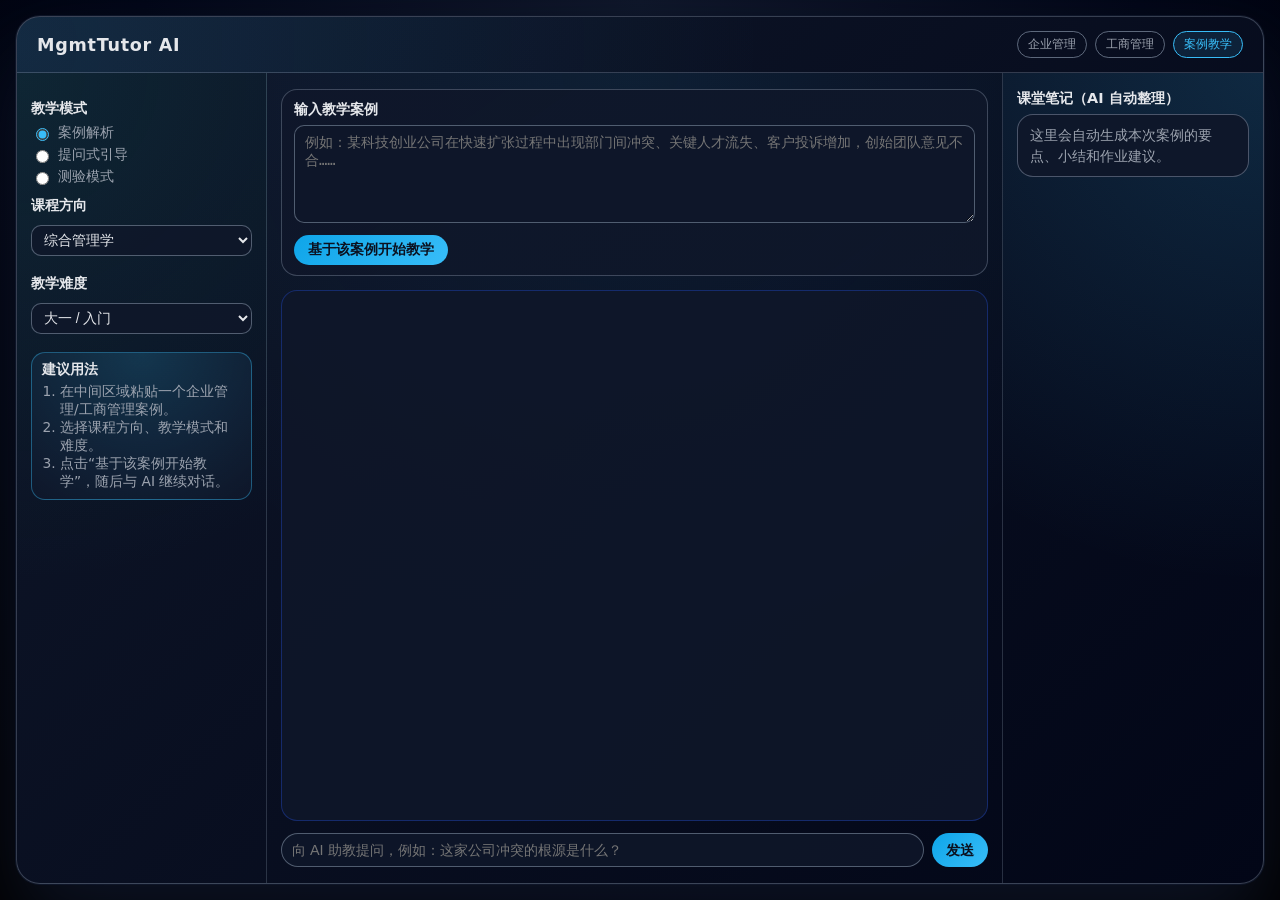
==== index.html @ 9bfd5031 "initial front-end Commit directly to the main branch" ====
<!DOCTYPE html>
<html lang="zh-CN">
<head>
  <meta charset="UTF-8" />
  <title>管理学教学 AI 助教</title>
  <meta name="viewport" content="width=device-width, initial-scale=1" />
  <link rel="stylesheet" href="style.css" />
</head>
<body>
  <div class="app">
    <header class="app-header">
      <div class="logo">MgmtTutor AI</div>
      <div class="header-info">
        <span class="tag">企业管理</span>
        <span class="tag">工商管理</span>
        <span class="tag tag-secondary">案例教学</span>
      </div>
    </header>

    <main class="app-main">
      <!-- 左侧：教学设置 -->
      <aside class="sidebar">
        <h2>教学模式</h2>
        <ul class="mode-list">
          <li>
            <label>
              <input type="radio" name="mode" value="case" checked />
              案例解析
            </label>
          </li>
          <li>
            <label>
              <input type="radio" name="mode" value="socratic" />
              提问式引导
            </label>
          </li>
          <li>
            <label>
              <input type="radio" name="mode" value="quiz" />
              测验模式
            </label>
          </li>
        </ul>

        <h2>课程方向</h2>
        <select id="courseType">
          <option value="general">综合管理学</option>
          <option value="strategy">战略管理</option>
          <option value="ob">组织行为学</option>
          <option value="marketing">市场营销</option>
          <option value="hr">人力资源管理</option>
          <option value="operations">运营管理</option>
        </select>

        <h2>教学难度</h2>
        <select id="level">
          <option value="intro">大一 / 入门</option>
          <option value="intermediate">大二–大三</option>
          <option value="advanced">高年级 / 研究生</option>
        </select>

        <section class="tips">
          <h2>建议用法</h2>
          <ol>
            <li>在中间区域粘贴一个企业管理/工商管理案例。</li>
            <li>选择课程方向、教学模式和难度。</li>
            <li>点击“基于该案例开始教学”，随后与 AI 继续对话。</li>
          </ol>
        </section>
      </aside>

      <!-- 中间：案例 + 对话 -->
      <section class="chat-panel">
        <div class="case-input">
          <h2>输入教学案例</h2>
          <textarea
            id="caseText"
            rows="5"
            placeholder="例如：某科技创业公司在快速扩张过程中出现部门间冲突、关键人才流失、客户投诉增加，创始团队意见不合……"
          ></textarea>
          <button id="startLessonBtn">基于该案例开始教学</button>
        </div>

        <div id="chatWindow" class="chat-window">
          <!-- AI 和学生的对话会出现在这里 -->
        </div>

        <form id="chatForm" class="chat-input">
          <input
            id="userInput"
            type="text"
            placeholder="向 AI 助教提问，例如：这家公司冲突的根源是什么？"
            autocomplete="off"
          />
          <button type="submit">发送</button>
        </form>
      </section>

      <!-- 右侧：课堂笔记 -->
      <aside class="notes-panel">
        <h2>课堂笔记（AI 自动整理）</h2>
        <div id="notesContent" class="notes-content">
          这里会自动生成本次案例的要点、小结和作业建议。
        </div>
      </aside>
    </main>
  </div>

  <script src="app.js"></script>
</body>
</html>
---- style.css ----
:root {
  --bg: #0f172a;
  --bg-elevated: #020617;
  --card: #020617;
  --border-subtle: rgba(148, 163, 184, 0.3);
  --accent: #38bdf8;
  --accent-soft: rgba(56, 189, 248, 0.12);
  --accent-strong: #0ea5e9;
  --text-main: #e5e7eb;
  --text-muted: #9ca3af;
  --danger: #f97373;
}

*,
*::before,
*::after {
  box-sizing: border-box;
}

html,
body {
  margin: 0;
  padding: 0;
  height: 100%;
  font-family: system-ui, -apple-system, BlinkMacSystemFont, "Segoe UI",
    sans-serif;
  color: var(--text-main);
  background: radial-gradient(circle at top, #0f172a 0, #020617 45%, #000 100%);
}

body {
  display: flex;
  justify-content: center;
  align-items: stretch;
}

.app {
  width: 100%;
  max-width: 1280px;
  margin: 16px;
  border-radius: 24px;
  background: linear-gradient(135deg, rgba(15, 23, 42, 0.98), #020617);
  border: 1px solid rgba(148, 163, 184, 0.35);
  box-shadow:
    0 40px 80px rgba(15, 23, 42, 0.8),
    0 0 0 1px rgba(15, 23, 42, 0.9);
  display: flex;
  flex-direction: column;
  overflow: hidden;
}

/* 头部 */

.app-header {
  display: flex;
  align-items: center;
  justify-content: space-between;
  padding: 14px 20px;
  border-bottom: 1px solid rgba(148, 163, 184, 0.3);
  background: radial-gradient(circle at left, rgba(56, 189, 248, 0.12), transparent 60%);
}

.logo {
  font-weight: 700;
  font-size: 1.1rem;
  letter-spacing: 0.04em;
}

.header-info {
  display: flex;
  gap: 8px;
  flex-wrap: wrap;
}

.tag {
  font-size: 0.75rem;
  padding: 4px 10px;
  border-radius: 999px;
  border: 1px solid rgba(148, 163, 184, 0.6);
  color: var(--text-muted);
}

.tag-secondary {
  border-color: var(--accent);
  color: var(--accent);
  background-color: rgba(56, 189, 248, 0.12);
}

/* 主体布局 */

.app-main {
  flex: 1;
  display: grid;
  grid-template-columns: 250px minmax(0, 1.6fr) 260px;
  gap: 0;
  min-height: 0;
}

/* 左侧边栏 */

.sidebar {
  border-right: 1px solid rgba(148, 163, 184, 0.25);
  padding: 16px 14px;
  background: radial-gradient(circle at top left, rgba(15, 118, 110, 0.16), transparent 60%);
  font-size: 0.86rem;
}

.sidebar h2 {
  font-size: 0.9rem;
  margin: 10px 0 6px;
}

.mode-list {
  list-style: none;
  padding: 0;
  margin: 4px 0 10px;
}

.mode-list li {
  margin-bottom: 4px;
}

.mode-list label {
  cursor: pointer;
  display: flex;
  gap: 6px;
  align-items: center;
  color: var(--text-muted);
}

.mode-list input[type="radio"] {
  accent-color: var(--accent);
}

.sidebar select {
  width: 100%;
  margin-top: 4px;
  margin-bottom: 8px;
  padding: 6px 8px;
  border-radius: 10px;
  border: 1px solid rgba(148, 163, 184, 0.5);
  background: rgba(15, 23, 42, 0.8);
  color: var(--text-main);
  font-size: 0.86rem;
  outline: none;
}

.sidebar select:focus {
  border-color: var(--accent);
  box-shadow: 0 0 0 1px rgba(56, 189, 248, 0.4);
}

.tips {
  margin-top: 10px;
  padding: 8px 10px;
  border-radius: 14px;
  background: radial-gradient(circle at top, rgba(56, 189, 248, 0.18), rgba(15, 23, 42, 0.9));
  border: 1px solid rgba(56, 189, 248, 0.4);
}

.tips h2 {
  margin-top: 0;
  margin-bottom: 4px;
  font-size: 0.86rem;
}

.tips ol {
  padding-left: 18px;
  margin: 0;
  color: var(--text-muted);
}

/* 中间聊天区 */

.chat-panel {
  display: flex;
  flex-direction: column;
  padding: 16px 14px;
  border-right: 1px solid rgba(148, 163, 184, 0.25);
  background: radial-gradient(circle at top, rgba(56, 189, 248, 0.08), transparent 65%);
  min-width: 0;
}

.case-input {
  border-radius: 16px;
  padding: 10px 12px;
  background: linear-gradient(145deg, rgba(15, 23, 42, 0.98), rgba(15, 23, 42, 0.92));
  border: 1px solid rgba(148, 163, 184, 0.35);
  margin-bottom: 10px;
}

.case-input h2 {
  font-size: 0.9rem;
  margin: 0 0 6px;
}

.case-input textarea {
  width: 100%;
  resize: vertical;
  min-height: 80px;
  max-height: 180px;
  padding: 8px 10px;
  border-radius: 10px;
  border: 1px solid rgba(148, 163, 184, 0.5);
  background: rgba(15, 23, 42, 0.9);
  color: var(--text-main);
  font-size: 0.86rem;
  outline: none;
}

.case-input textarea:focus {
  border-color: var(--accent);
  box-shadow: 0 0 0 1px rgba(56, 189, 248, 0.4);
}

.case-input button {
  margin-top: 8px;
  padding: 6px 14px;
  border-radius: 999px;
  border: none;
  background: linear-gradient(135deg, var(--accent-strong), var(--accent));
  color: #0b1120;
  font-size: 0.86rem;
  cursor: pointer;
  font-weight: 600;
}

.case-input button:hover {
  filter: brightness(1.05);
}

/* 聊天窗口 */

.chat-window {
  flex: 1;
  margin: 4px 0 8px;
  padding: 10px 6px;
  border-radius: 16px;
  background: rgba(15, 23, 42, 0.9);
  border: 1px solid rgba(30, 64, 175, 0.5);
  overflow-y: auto;
  min-height: 0;
}

.message {
  display: flex;
  margin-bottom: 8px;
}

.message-bubble {
  max-width: 90%;
  padding: 8px 10px;
  border-radius: 14px;
  font-size: 0.88rem;
  line-height: 1.4;
  white-space: pre-wrap;
  word-break: break-word;
}

.message-user {
  justify-content: flex-end;
}

.message-user .message-bubble {
  border-bottom-right-radius: 4px;
  background: linear-gradient(135deg, rgba(56, 189, 248, 0.9), rgba(45, 212, 191, 0.9));
  color: #0b1120;
}

.message-assistant {
  justify-content: flex-start;
}

.message-assistant .message-bubble {
  border-bottom-left-radius: 4px;
  background: radial-gradient(circle at top left, rgba(30, 64, 175, 0.9), rgba(15, 23, 42, 0.96));
  border: 1px solid rgba(129, 140, 248, 0.5);
  color: var(--text-main);
}

.message-assistant.loading .message-bubble {
  opacity: 0.7;
  font-style: italic;
}

/* 输入框 */

.chat-input {
  display: flex;
  gap: 8px;
  margin-top: 4px;
}

.chat-input input {
  flex: 1;
  padding: 8px 10px;
  border-radius: 999px;
  border: 1px solid rgba(148, 163, 184, 0.5);
  background: rgba(15, 23, 42, 0.9);
  color: var(--text-main);
  font-size: 0.9rem;
  outline: none;
}

.chat-input input:focus {
  border-color: var(--accent);
  box-shadow: 0 0 0 1px rgba(56, 189, 248, 0.4);
}

.chat-input button {
  padding: 6px 14px;
  border-radius: 999px;
  border: none;
  background: linear-gradient(135deg, var(--accent-strong), var(--accent));
  color: #0b1120;
  font-size: 0.9rem;
  font-weight: 600;
  cursor: pointer;
}

.chat-input button:hover {
  filter: brightness(1.05);
}

/* 右侧笔记 */

.notes-panel {
  padding: 16px 14px;
  background: radial-gradient(circle at top right, rgba(56, 189, 248, 0.16), transparent 60%);
  font-size: 0.86rem;
}

.notes-panel h2 {
  font-size: 0.9rem;
  margin: 0 0 6px;
}

.notes-content {
  border-radius: 16px;
  padding: 10px 12px;
  background: rgba(15, 23, 42, 0.96);
  border: 1px solid rgba(148, 163, 184, 0.45);
  color: var(--text-muted);
  line-height: 1.5;
}

/* 响应式 */

@media (max-width: 960px) {
  .app {
    margin: 8px;
  }

  .app-main {
    grid-template-columns: minmax(0, 1.8fr) minmax(0, 1.2fr);
  }

  .sidebar {
    display: none;
  }
}

@media (max-width: 720px) {
  .app-main {
    grid-template-columns: minmax(0, 1fr);
  }

  .notes-panel {
    display: none;
  }

  .app {
    border-radius: 0;
    margin: 0;
  }
}
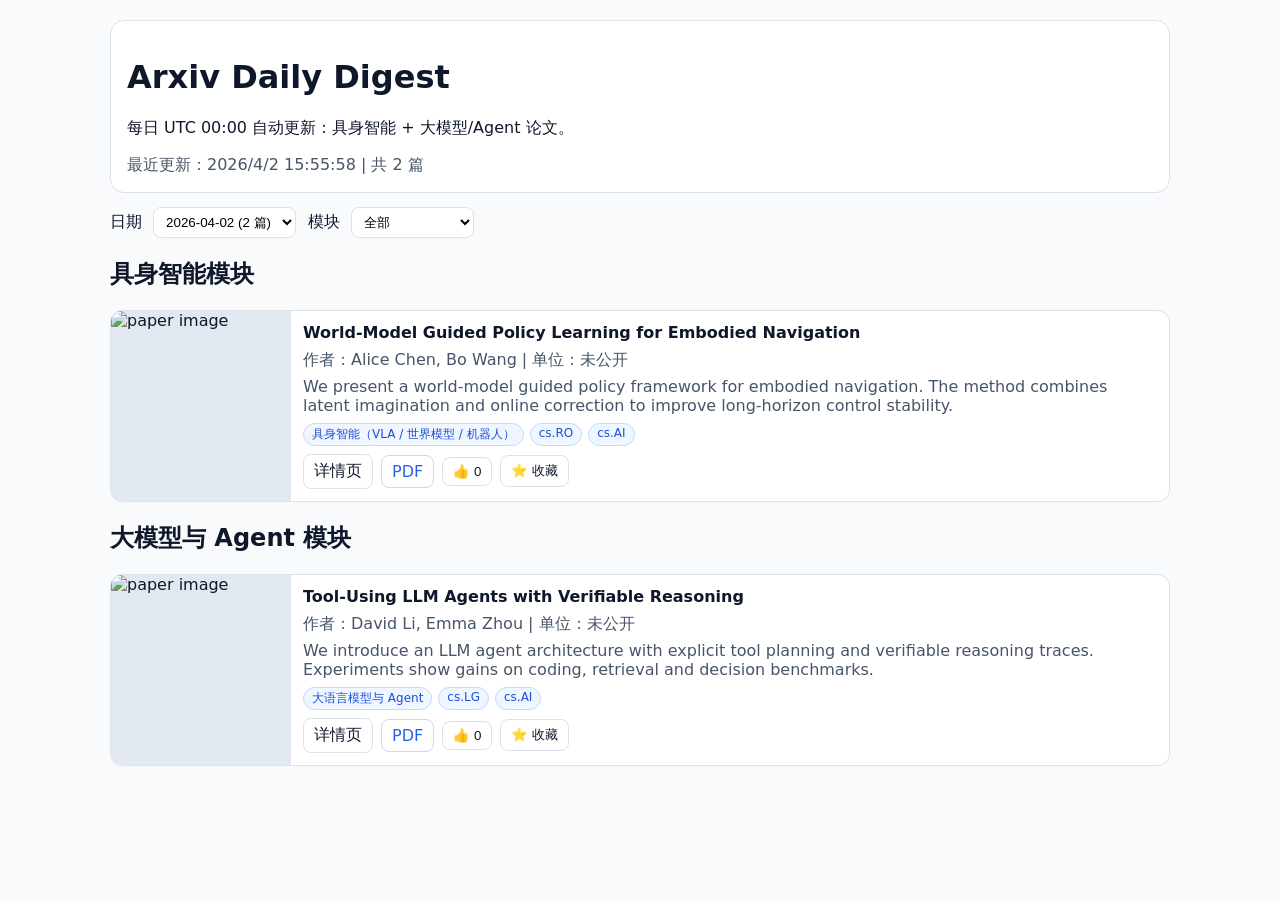
==== commit dae19d0a: "feat: build arxiv daily digest pipeline and static site" ====
--- a/index.html
+++ b/index.html
@@ -1,111 +1,61 @@
-<!DOCTYPE html>
-<html lang="zh-CN">
-<head>
-  <meta charset="UTF-8" />
-  <title>管理学教学 AI 助教</title>
-  <meta name="viewport" content="width=device-width, initial-scale=1" />
-  <link rel="stylesheet" href="style.css" />
-</head>
-<body>
-  <div class="app">
-    <header class="app-header">
-      <div class="logo">MgmtTutor AI</div>
-      <div class="header-info">
-        <span class="tag">企业管理</span>
-        <span class="tag">工商管理</span>
-        <span class="tag tag-secondary">案例教学</span>
-      </div>
-    </header>
-
-    <main class="app-main">
-      <!-- 左侧：教学设置 -->
-      <aside class="sidebar">
-        <h2>教学模式</h2>
-        <ul class="mode-list">
-          <li>
-            <label>
-              <input type="radio" name="mode" value="case" checked />
-              案例解析
-            </label>
-          </li>
-          <li>
-            <label>
-              <input type="radio" name="mode" value="socratic" />
-              提问式引导
-            </label>
-          </li>
-          <li>
-            <label>
-              <input type="radio" name="mode" value="quiz" />
-              测验模式
-            </label>
-          </li>
-        </ul>
-
-        <h2>课程方向</h2>
-        <select id="courseType">
-          <option value="general">综合管理学</option>
-          <option value="strategy">战略管理</option>
-          <option value="ob">组织行为学</option>
-          <option value="marketing">市场营销</option>
-          <option value="hr">人力资源管理</option>
-          <option value="operations">运营管理</option>
-        </select>
-
-        <h2>教学难度</h2>
-        <select id="level">
-          <option value="intro">大一 / 入门</option>
-          <option value="intermediate">大二–大三</option>
-          <option value="advanced">高年级 / 研究生</option>
-        </select>
-
-        <section class="tips">
-          <h2>建议用法</h2>
-          <ol>
-            <li>在中间区域粘贴一个企业管理/工商管理案例。</li>
-            <li>选择课程方向、教学模式和难度。</li>
-            <li>点击“基于该案例开始教学”，随后与 AI 继续对话。</li>
-          </ol>
-        </section>
-      </aside>
-
-      <!-- 中间：案例 + 对话 -->
-      <section class="chat-panel">
-        <div class="case-input">
-          <h2>输入教学案例</h2>
-          <textarea
-            id="caseText"
-            rows="5"
-            placeholder="例如：某科技创业公司在快速扩张过程中出现部门间冲突、关键人才流失、客户投诉增加，创始团队意见不合……"
-          ></textarea>
-          <button id="startLessonBtn">基于该案例开始教学</button>
-        </div>
-
-        <div id="chatWindow" class="chat-window">
-          <!-- AI 和学生的对话会出现在这里 -->
-        </div>
-
-        <form id="chatForm" class="chat-input">
-          <input
-            id="userInput"
-            type="text"
-            placeholder="向 AI 助教提问，例如：这家公司冲突的根源是什么？"
-            autocomplete="off"
-          />
-          <button type="submit">发送</button>
-        </form>
-      </section>
-
-      <!-- 右侧：课堂笔记 -->
-      <aside class="notes-panel">
-        <h2>课堂笔记（AI 自动整理）</h2>
-        <div id="notesContent" class="notes-content">
-          这里会自动生成本次案例的要点、小结和作业建议。
-        </div>
-      </aside>
-    </main>
-  </div>
-
-  <script src="app.js"></script>
-</body>
-</html>
+<!doctype html>
+<html lang="zh-CN">
+  <head>
+    <meta charset="UTF-8" />
+    <meta name="viewport" content="width=device-width, initial-scale=1" />
+    <title>Arxiv Daily Digest</title>
+    <link rel="stylesheet" href="style.css" />
+  </head>
+  <body>
+    <main class="container">
+      <header class="hero">
+        <h1>Arxiv Daily Digest</h1>
+        <p>每日 UTC 00:00 自动更新：具身智能 + 大模型/Agent 论文。</p>
+        <div id="meta" class="meta">正在加载今日摘要...</div>
+      </header>
+
+      <section class="toolbar">
+        <label>日期
+          <select id="dateSelect"></select>
+        </label>
+        <label>模块
+          <select id="moduleFilter">
+            <option value="all">全部</option>
+            <option value="embodied">具身智能</option>
+            <option value="llm_agent">大模型 / Agent</option>
+          </select>
+        </label>
+      </section>
+
+      <section>
+        <h2>具身智能模块</h2>
+        <div id="embodiedList" class="paper-list"></div>
+      </section>
+
+      <section>
+        <h2>大模型与 Agent 模块</h2>
+        <div id="llmList" class="paper-list"></div>
+      </section>
+    </main>
+
+    <template id="paperTpl">
+      <article class="paper-card">
+        <img class="cover" alt="paper image" />
+        <div class="body">
+          <h3 class="title"></h3>
+          <p class="aff"></p>
+          <p class="summary"></p>
+          <div class="tags"></div>
+          <div class="actions">
+            <a class="detail-link" target="_blank" rel="noopener">详情页</a>
+            <a class="pdf-link" target="_blank" rel="noopener">PDF</a>
+            <button class="like-btn">👍 <span>0</span></button>
+            <button class="fav-btn">⭐ 收藏</button>
+          </div>
+        </div>
+      </article>
+    </template>
+
+    <script src="app.js"></script>
+  </body>
+</html>
--- a/style.css
+++ b/style.css
@@ -1,376 +1,141 @@
-:root {
-  --bg: #0f172a;
-  --bg-elevated: #020617;
-  --card: #020617;
-  --border-subtle: rgba(148, 163, 184, 0.3);
-  --accent: #38bdf8;
-  --accent-soft: rgba(56, 189, 248, 0.12);
-  --accent-strong: #0ea5e9;
-  --text-main: #e5e7eb;
-  --text-muted: #9ca3af;
-  --danger: #f97373;
-}
-
-*,
-*::before,
-*::after {
-  box-sizing: border-box;
-}
-
-html,
-body {
-  margin: 0;
-  padding: 0;
-  height: 100%;
-  font-family: system-ui, -apple-system, BlinkMacSystemFont, "Segoe UI",
-    sans-serif;
-  color: var(--text-main);
-  background: radial-gradient(circle at top, #0f172a 0, #020617 45%, #000 100%);
-}
-
-body {
-  display: flex;
-  justify-content: center;
-  align-items: stretch;
-}
-
-.app {
-  width: 100%;
-  max-width: 1280px;
-  margin: 16px;
-  border-radius: 24px;
-  background: linear-gradient(135deg, rgba(15, 23, 42, 0.98), #020617);
-  border: 1px solid rgba(148, 163, 184, 0.35);
-  box-shadow:
-    0 40px 80px rgba(15, 23, 42, 0.8),
-    0 0 0 1px rgba(15, 23, 42, 0.9);
-  display: flex;
-  flex-direction: column;
-  overflow: hidden;
-}
-
-/* 头部 */
-
-.app-header {
-  display: flex;
-  align-items: center;
-  justify-content: space-between;
-  padding: 14px 20px;
-  border-bottom: 1px solid rgba(148, 163, 184, 0.3);
-  background: radial-gradient(circle at left, rgba(56, 189, 248, 0.12), transparent 60%);
-}
-
-.logo {
-  font-weight: 700;
-  font-size: 1.1rem;
-  letter-spacing: 0.04em;
-}
-
-.header-info {
-  display: flex;
-  gap: 8px;
-  flex-wrap: wrap;
-}
-
-.tag {
-  font-size: 0.75rem;
-  padding: 4px 10px;
-  border-radius: 999px;
-  border: 1px solid rgba(148, 163, 184, 0.6);
-  color: var(--text-muted);
-}
-
-.tag-secondary {
-  border-color: var(--accent);
-  color: var(--accent);
-  background-color: rgba(56, 189, 248, 0.12);
-}
-
-/* 主体布局 */
-
-.app-main {
-  flex: 1;
-  display: grid;
-  grid-template-columns: 250px minmax(0, 1.6fr) 260px;
-  gap: 0;
-  min-height: 0;
-}
-
-/* 左侧边栏 */
-
-.sidebar {
-  border-right: 1px solid rgba(148, 163, 184, 0.25);
-  padding: 16px 14px;
-  background: radial-gradient(circle at top left, rgba(15, 118, 110, 0.16), transparent 60%);
-  font-size: 0.86rem;
-}
-
-.sidebar h2 {
-  font-size: 0.9rem;
-  margin: 10px 0 6px;
-}
-
-.mode-list {
-  list-style: none;
-  padding: 0;
-  margin: 4px 0 10px;
-}
-
-.mode-list li {
-  margin-bottom: 4px;
-}
-
-.mode-list label {
-  cursor: pointer;
-  display: flex;
-  gap: 6px;
-  align-items: center;
-  color: var(--text-muted);
-}
-
-.mode-list input[type="radio"] {
-  accent-color: var(--accent);
-}
-
-.sidebar select {
-  width: 100%;
-  margin-top: 4px;
-  margin-bottom: 8px;
-  padding: 6px 8px;
-  border-radius: 10px;
-  border: 1px solid rgba(148, 163, 184, 0.5);
-  background: rgba(15, 23, 42, 0.8);
-  color: var(--text-main);
-  font-size: 0.86rem;
-  outline: none;
-}
-
-.sidebar select:focus {
-  border-color: var(--accent);
-  box-shadow: 0 0 0 1px rgba(56, 189, 248, 0.4);
-}
-
-.tips {
-  margin-top: 10px;
-  padding: 8px 10px;
-  border-radius: 14px;
-  background: radial-gradient(circle at top, rgba(56, 189, 248, 0.18), rgba(15, 23, 42, 0.9));
-  border: 1px solid rgba(56, 189, 248, 0.4);
-}
-
-.tips h2 {
-  margin-top: 0;
-  margin-bottom: 4px;
-  font-size: 0.86rem;
-}
-
-.tips ol {
-  padding-left: 18px;
-  margin: 0;
-  color: var(--text-muted);
-}
-
-/* 中间聊天区 */
-
-.chat-panel {
-  display: flex;
-  flex-direction: column;
-  padding: 16px 14px;
-  border-right: 1px solid rgba(148, 163, 184, 0.25);
-  background: radial-gradient(circle at top, rgba(56, 189, 248, 0.08), transparent 65%);
-  min-width: 0;
-}
-
-.case-input {
-  border-radius: 16px;
-  padding: 10px 12px;
-  background: linear-gradient(145deg, rgba(15, 23, 42, 0.98), rgba(15, 23, 42, 0.92));
-  border: 1px solid rgba(148, 163, 184, 0.35);
-  margin-bottom: 10px;
-}
-
-.case-input h2 {
-  font-size: 0.9rem;
-  margin: 0 0 6px;
-}
-
-.case-input textarea {
-  width: 100%;
-  resize: vertical;
-  min-height: 80px;
-  max-height: 180px;
-  padding: 8px 10px;
-  border-radius: 10px;
-  border: 1px solid rgba(148, 163, 184, 0.5);
-  background: rgba(15, 23, 42, 0.9);
-  color: var(--text-main);
-  font-size: 0.86rem;
-  outline: none;
-}
-
-.case-input textarea:focus {
-  border-color: var(--accent);
-  box-shadow: 0 0 0 1px rgba(56, 189, 248, 0.4);
-}
-
-.case-input button {
-  margin-top: 8px;
-  padding: 6px 14px;
-  border-radius: 999px;
-  border: none;
-  background: linear-gradient(135deg, var(--accent-strong), var(--accent));
-  color: #0b1120;
-  font-size: 0.86rem;
-  cursor: pointer;
-  font-weight: 600;
-}
-
-.case-input button:hover {
-  filter: brightness(1.05);
-}
-
-/* 聊天窗口 */
-
-.chat-window {
-  flex: 1;
-  margin: 4px 0 8px;
-  padding: 10px 6px;
-  border-radius: 16px;
-  background: rgba(15, 23, 42, 0.9);
-  border: 1px solid rgba(30, 64, 175, 0.5);
-  overflow-y: auto;
-  min-height: 0;
-}
-
-.message {
-  display: flex;
-  margin-bottom: 8px;
-}
-
-.message-bubble {
-  max-width: 90%;
-  padding: 8px 10px;
-  border-radius: 14px;
-  font-size: 0.88rem;
-  line-height: 1.4;
-  white-space: pre-wrap;
-  word-break: break-word;
-}
-
-.message-user {
-  justify-content: flex-end;
-}
-
-.message-user .message-bubble {
-  border-bottom-right-radius: 4px;
-  background: linear-gradient(135deg, rgba(56, 189, 248, 0.9), rgba(45, 212, 191, 0.9));
-  color: #0b1120;
-}
-
-.message-assistant {
-  justify-content: flex-start;
-}
-
-.message-assistant .message-bubble {
-  border-bottom-left-radius: 4px;
-  background: radial-gradient(circle at top left, rgba(30, 64, 175, 0.9), rgba(15, 23, 42, 0.96));
-  border: 1px solid rgba(129, 140, 248, 0.5);
-  color: var(--text-main);
-}
-
-.message-assistant.loading .message-bubble {
-  opacity: 0.7;
-  font-style: italic;
-}
-
-/* 输入框 */
-
-.chat-input {
-  display: flex;
-  gap: 8px;
-  margin-top: 4px;
-}
-
-.chat-input input {
-  flex: 1;
-  padding: 8px 10px;
-  border-radius: 999px;
-  border: 1px solid rgba(148, 163, 184, 0.5);
-  background: rgba(15, 23, 42, 0.9);
-  color: var(--text-main);
-  font-size: 0.9rem;
-  outline: none;
-}
-
-.chat-input input:focus {
-  border-color: var(--accent);
-  box-shadow: 0 0 0 1px rgba(56, 189, 248, 0.4);
-}
-
-.chat-input button {
-  padding: 6px 14px;
-  border-radius: 999px;
-  border: none;
-  background: linear-gradient(135deg, var(--accent-strong), var(--accent));
-  color: #0b1120;
-  font-size: 0.9rem;
-  font-weight: 600;
-  cursor: pointer;
-}
-
-.chat-input button:hover {
-  filter: brightness(1.05);
-}
-
-/* 右侧笔记 */
-
-.notes-panel {
-  padding: 16px 14px;
-  background: radial-gradient(circle at top right, rgba(56, 189, 248, 0.16), transparent 60%);
-  font-size: 0.86rem;
-}
-
-.notes-panel h2 {
-  font-size: 0.9rem;
-  margin: 0 0 6px;
-}
-
-.notes-content {
-  border-radius: 16px;
-  padding: 10px 12px;
-  background: rgba(15, 23, 42, 0.96);
-  border: 1px solid rgba(148, 163, 184, 0.45);
-  color: var(--text-muted);
-  line-height: 1.5;
-}
-
-/* 响应式 */
-
-@media (max-width: 960px) {
-  .app {
-    margin: 8px;
-  }
-
-  .app-main {
-    grid-template-columns: minmax(0, 1.8fr) minmax(0, 1.2fr);
-  }
-
-  .sidebar {
-    display: none;
-  }
-}
-
-@media (max-width: 720px) {
-  .app-main {
-    grid-template-columns: minmax(0, 1fr);
-  }
-
-  .notes-panel {
-    display: none;
-  }
-
-  .app {
-    border-radius: 0;
-    margin: 0;
-  }
-}
+:root {
+  --bg: #f8fafc;
+  --card: #ffffff;
+  --line: #dbe2ea;
+  --text: #0f172a;
+  --muted: #475569;
+  --accent: #2563eb;
+}
+
+* { box-sizing: border-box; }
+body {
+  margin: 0;
+  font-family: Inter, system-ui, -apple-system, Segoe UI, sans-serif;
+  background: var(--bg);
+  color: var(--text);
+}
+
+.container {
+  max-width: 1100px;
+  margin: 0 auto;
+  padding: 20px;
+}
+
+.hero {
+  background: var(--card);
+  border: 1px solid var(--line);
+  border-radius: 14px;
+  padding: 16px;
+  margin-bottom: 14px;
+}
+
+.meta { color: var(--muted); }
+
+.toolbar {
+  display: flex;
+  gap: 12px;
+  margin-bottom: 16px;
+}
+
+select {
+  margin-left: 6px;
+  padding: 6px 8px;
+  border: 1px solid var(--line);
+  border-radius: 8px;
+  background: #fff;
+}
+
+.paper-list {
+  display: grid;
+  gap: 12px;
+  margin-bottom: 20px;
+}
+
+.paper-card {
+  display: grid;
+  grid-template-columns: 180px 1fr;
+  background: var(--card);
+  border: 1px solid var(--line);
+  border-radius: 12px;
+  overflow: hidden;
+}
+
+.cover {
+  width: 100%;
+  height: 100%;
+  min-height: 140px;
+  object-fit: cover;
+  background: #e2e8f0;
+}
+
+.body { padding: 12px; }
+.title { margin: 0 0 8px; font-size: 1rem; }
+.aff, .summary { margin: 6px 0; color: var(--muted); }
+
+.tags { display: flex; gap: 6px; flex-wrap: wrap; margin: 8px 0; }
+.tag {
+  background: #eff6ff;
+  color: #1d4ed8;
+  border: 1px solid #bfdbfe;
+  border-radius: 999px;
+  padding: 2px 8px;
+  font-size: 12px;
+}
+
+.actions {
+  display: flex;
+  gap: 8px;
+  align-items: center;
+  flex-wrap: wrap;
+}
+
+.actions a, .actions button {
+  border: 1px solid var(--line);
+  border-radius: 8px;
+  padding: 6px 10px;
+  background: #fff;
+  color: var(--text);
+  text-decoration: none;
+  cursor: pointer;
+}
+
+.actions .pdf-link { color: var(--accent); border-color: #bfdbfe; }
+
+.paper-detail {
+  background: #fff;
+  border: 1px solid var(--line);
+  border-radius: 14px;
+  padding: 16px;
+  margin-top: 10px;
+}
+
+.cover-detail {
+  width: 100%;
+  max-height: 360px;
+  object-fit: cover;
+  border-radius: 12px;
+}
+
+.highlight {
+  background: #eff6ff;
+  border: 1px solid #bfdbfe;
+  border-radius: 10px;
+  padding: 10px;
+  margin: 10px 0;
+}
+
+.comments {
+  margin-top: 16px;
+  background: #fff;
+  border: 1px solid var(--line);
+  border-radius: 14px;
+  padding: 16px;
+}
+
+.hint { color: var(--muted); }
+
+@media (max-width: 760px) {
+  .paper-card { grid-template-columns: 1fr; }
+  .cover { max-height: 200px; }
+  .toolbar { flex-direction: column; }
+}
